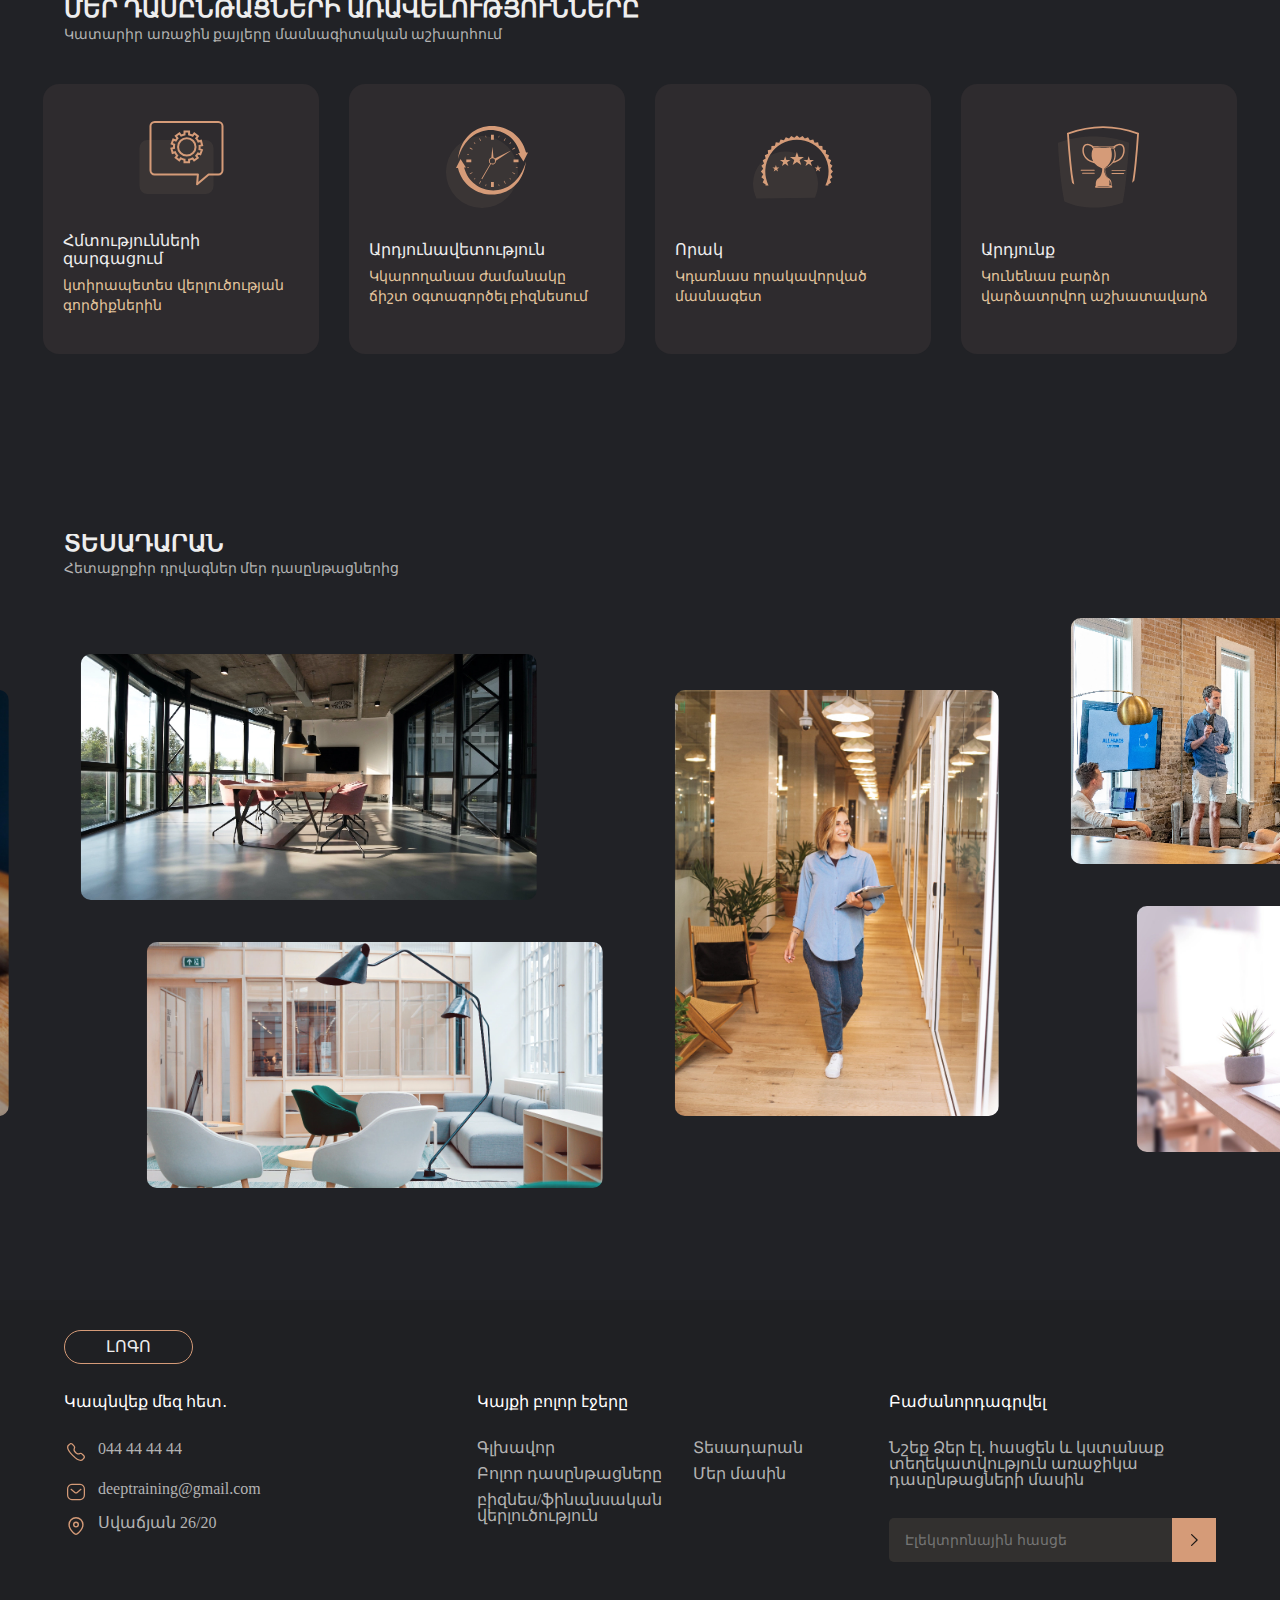
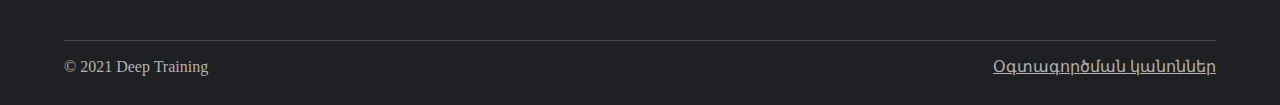
==== index.html @ d7ad22c2 "load_1" ====
<!doctype html>
<html lang="arm">
<head>
	<meta charset="UTF-8">
	<meta name="viewport"
		  content="width=device-width, user-scalable=no, initial-scale=1.0, maximum-scale=1.0, minimum-scale=1.0">
	<meta http-equiv="X-UA-Compatible" content="ie=edge">
	<link rel="stylesheet" href="css/style.css">
	<title>Deep training</title>
</head>
<body>

<header class="header">

</header>

<section class="advantages">
	<div class="container">
		<h4 class="advantages_title">ՄԵՐ ԴԱՍԸՆԹԱՑՆԵՐԻ ԱՌԱՎԵԼՈՒԹՅՈՒՆՆԵՐԸ</h4>
		<h5 class="advantages_subtitle">Կատարիր առաջին քայլերը մասնագիտական աշխարհում</h5>
		<div class="advantages__items">
			<div class="advantages__items-content">
				<div class="_items-content-box">
					<div class="-content-box__img">
						<img src="./images/advantages/1.svg" alt="icon">
					</div>
					<div class="-content-box__content">
						<h5>Հմտությունների զարգացում</h5>
						<h6>կտիրապետես վերլուծության գործիքներին</h6>
					</div>
				</div>
				<div class="_items-content-box">
					<div class="-content-box__img">
						<img src="./images/advantages/2.svg" alt="icon">
					</div>
					<div class="-content-box__content">
						<h5>Արդյունավետություն</h5>
						<h6>Կկարողանաս ժամանակը ճիշտ օգտագործել բիզնեսում</h6>
					</div>
				</div>
				<div class="_items-content-box">
					<div class="-content-box__img">
						<img src="./images/advantages/3.svg" alt="icon">
					</div>
					<div class="-content-box__content">
						<h5>Որակ</h5>
						<h6>Կդառնաս որակավորված մասնագետ</h6>
					</div>
				</div>
				<div class="_items-content-box">
					<div class="-content-box__img">
						<img src="./images/advantages/4.svg" alt="icon">
					</div>
					<div class="-content-box__content">
						<h5>Արդյունք</h5>
						<h6>Կունենաս բարձր վարձատրվող աշխատավարձ</h6>
					</div>
				</div>
			</div>
		</div>
	</div>
</section>

<section class="photo_gallery">
	<div class="container">
		<h4 class="photo_gallery--title">ՏԵՍԱԴԱՐԱՆ</h4>
		<h5 class="photo_gallery--subtitle">Հետաքրքիր դրվագներ մեր դասընթացներից</h5>
		<div class="photo_gallery__items">
			<div class="photo_gallery__items--img">
				<img src="./images/gallery/1.png" alt="">
			</div>
			<div class="photo_gallery__items--img">
				<img src="./images/gallery/2.png" alt="">
			</div>
			<div class="photo_gallery__items--img">
				<img src="./images/gallery/3.png" alt="">
			</div>
			<div class="photo_gallery__items--img">
				<img src="./images/gallery/4.png" alt="">
			</div>
			<div class="photo_gallery__items--img">
				<img src="./images/gallery/5.png" alt="">
			</div>
			<div class="photo_gallery__items--img">
				<img src="./images/gallery/6.png" alt="">
			</div>
			<div class="photo_gallery__items--img">
				<img src="./images/gallery/7.png" alt="">
			</div>
			<div class="photo_gallery__items--img">
				<img src="./images/gallery/8.png" alt="">
			</div>
			<div class="photo_gallery__items--img">
				<img src="./images/gallery/9.png" alt="">
			</div>
		</div>
	</div>
</section>

<section class="reviews">

</section>

<footer class="footer">
	<div class="container">
		<a href="#" class="footer_btn">ԼՈԳՈ</a>
		<div class="footer_inner">
			<div class="footer_items">
				<h4 class="footer__items--name">Կապնվեք մեզ հետ․</h4>
				<div class="footer_items_content">
					<a class="footer__phone" href="tel:+37444444444">044 44 44 44</a>
					<a class="footer__mail" href="#">deeptraining@gmail.com</a>
					<a class="footer__address" href="#">Սվաճյան 26/20</a>
				</div>
			</div>
			<div class="footer_items">
				<h4 class="footer__items--name">Կայքի բոլոր էջերը</h4>
				<div class="footer_items_content footer_items_content__box ">
					<div class="_content-box">
						<a href="#">Գլխավոր</a>
						<a href="#">Բոլոր դասընթացները</a>
						<a href="#">բիզնես/ֆինանսական վերլուծություն</a>
					</div>
					<div class="_content-box">
						<a href="#">Տեսադարան</a>
						<a href="#">Մեր մասին</a>
					</div>
				</div>
			</div>
			<div class="footer_items">
				<h4 class="footer__items--name">Բաժանորդագրվել</h4>
				<div class="footer_items_content">
					<p>Նշեք Ձեր էլ. հասցեն և կստանաք տեղեկատվություն առաջիկա դասընթացների մասին</p>
					<div class="_content--email">
						<label for="email"></label>
						<input type="email" placeholder="Էլեկտրոնային հասցե" name="" id="email">
					</div>
				</div>
			</div>
		</div>
		<div class="footer__footer">
			<span>© 2021 Deep Training</span>
			<a href="#">Օգտագործման կանոններ</a>
		</div>
	</div>
</footer>

</body>
</html>
---- css/style.css ----
*, *::before, *::after {
  box-sizing: border-box;
}

html, body, div, span, applet, object, iframe,
h1, h2, h3, h4, h5, h6, p, blockquote, pre,
a, abbr, acronym, address, big, cite, code,
del, dfn, em, img, ins, kbd, q, s, samp,
small, strike, strong, sub, sup, tt, var,
b, u, i, center,
dl, dt, dd, ol, ul, li,
fieldset, form, label, legend,
table, caption, tbody, tfoot, thead, tr, th, td,
article, aside, canvas, details, embed,
figure, figcaption, footer, header, hgroup,
menu, nav, output, ruby, section, summary,
time, mark, audio, video {
  margin: 0;
  padding: 0;
  border: 0;
  font: inherit;
  vertical-align: baseline;
}

/* HTML5 display-role reset for older browsers */
article, aside, details, figcaption, figure,
footer, header, hgroup, menu, nav, section {
  display: block;
}

body {
  line-height: 1;
}

ol, ul {
  list-style: none;
}

blockquote, q {
  quotes: none;
}

blockquote:before, blockquote:after,
q:before, q:after {
  content: "";
}

blockquote:before, blockquote:after,
q:before, q:after {
  content: none;
}

table {
  border-collapse: collapse;
  border-spacing: 0;
}

body {
  background-color: #212226;
}

.container {
  max-width: 1200px;
  margin: 0 auto;
  padding: 0 24px;
}

.advantages {
  margin-bottom: 180px;
}

.advantages_title {
  color: #EEEEEE;
  text-transform: uppercase;
  font-size: 24px;
  font-weight: 700;
  line-height: 18px;
  margin-bottom: 8px;
}

.advantages_subtitle {
  color: #B3B3B3;
  font-size: 14px;
  line-height: 18px;
  margin-bottom: 40px;
}

.advantages__items-content {
  display: flex;
  justify-content: center;
  gap: 30px;
}

._items-content-box {
  padding: 30px 20px;
  min-width: 276px;
  width: 25%;
  border-radius: 16px;
  display: flex;
  background-color: #2E2B2E;
  backdrop-filter: blur(10px);
  justify-content: center;
  align-content: center;
  align-items: center;
  flex-direction: column;
}

.-content-box__img {
  width: 88px;
  height: 88px;
  flex-shrink: 0;
  margin-bottom: 30px;
}
.-content-box__img img {
  width: 100%;
  height: 100%;
  object-fit: cover;
}

.-content-box__content h5 {
  font-size: 16px;
  line-height: 18px;
  color: #EEEEEE;
  margin-bottom: 8px;
}
.-content-box__content h6 {
  font-size: 14px;
  line-height: 20px;
  color: #E5C69E;
  margin-bottom: 8px;
}

.photo_gallery {
  overflow: hidden;
}

.photo_gallery--title {
  text-transform: uppercase;
  font-weight: 700;
  color: #EEEEEE;
  line-height: 18px;
  margin-bottom: 8px;
  font-size: 24px;
}

.photo_gallery--subtitle {
  color: #B3B3B3;
  line-height: 18px;
  margin-bottom: 40px;
  font-size: 14px;
}

.photo_gallery__items {
  display: grid;
  padding: 0 24px;
  grid-template-columns: repeat(44, 60px);
  grid-template-rows: repeat(18, 30px);
  grid-gap: 6px;
  transform: translateX(-35%);
  margin-bottom: 40px;
}

.photo_gallery__items--img {
  width: 100%;
  height: 100%;
  border-radius: 10px;
  transition: box-shadow 280ms ease-out;
}
.photo_gallery__items--img img {
  width: 100%;
  height: 100%;
  object-fit: cover;
  border-radius: inherit;
}

.photo_gallery__items--img:hover {
  box-shadow: 4px 6px 8px #D59B78;
}

.photo_gallery__items--img:first-child {
  grid-row: 3/span 12;
  grid-column: 1/span 5;
}

.photo_gallery__items--img:nth-child(2) {
  grid-row: 2/span 7;
  grid-column: 7/span 7;
}

.photo_gallery__items--img:nth-child(3) {
  grid-row: 3/span 12;
  grid-column: 16/span 5;
}

.photo_gallery__items--img:nth-child(4) {
  grid-row: 1/span 7;
  grid-column: 22/span 7;
}

.photo_gallery__items--img:nth-child(5) {
  grid-row: 2/span 12;
  grid-column: 31/span 5;
}

.photo_gallery__items--img:nth-child(6) {
  grid-row: 3/span 7;
  grid-column: 37/span 7;
}

.photo_gallery__items--img:nth-child(7) {
  grid-row: 10/span 7;
  grid-column: 8/span 7;
}

.photo_gallery__items--img:nth-child(8) {
  grid-row: 9/span 7;
  grid-column: 23/span 7;
}

.photo_gallery__items--img:nth-child(9) {
  grid-row: 12/span 7;
  grid-column: 38/span 7;
}

.footer {
  padding-top: 30px;
  background-color: #1F2023;
}

.footer_btn {
  display: inline-block;
  color: #EEEEEE;
  text-decoration: none;
  padding: 8px 41px;
  border: 1px solid #D59B78;
  border-radius: 20px;
  margin-bottom: 30px;
}

.footer_inner {
  display: flex;
  gap: 86px;
  padding-bottom: 54px;
  flex-wrap: wrap;
  margin-bottom: 18px;
  border-bottom: 1px solid rgba(179, 179, 179, 0.2509803922);
}

.footer_items {
  flex: 1;
  margin-bottom: 24px;
}
.footer_items a {
  text-decoration: none;
}

.footer__items--name {
  color: #FFFFFF;
  margin-bottom: 30px;
}

.footer_items_content a, p {
  color: #B3B3B3;
  display: block;
  transition: color 280ms ease-out;
}
.footer_items_content a:hover, p:hover {
  color: #E5C69E;
}

.footer_items_content p {
  margin-bottom: 30px;
}

.footer__phone {
  height: 24px;
  position: relative;
  font-size: 16px;
  line-height: 18px;
  padding-left: 34px;
  margin-bottom: 16px;
}
.footer__phone:before {
  content: "";
  position: absolute;
  background-image: url("../images/icons/phone.svg");
  background-repeat: no-repeat;
  width: 24px;
  height: 24px;
  z-index: 1;
  left: 0;
}

.footer__mail {
  position: relative;
  font-size: 16px;
  line-height: 18px;
  padding-left: 34px;
  margin-bottom: 16px;
}
.footer__mail:before {
  content: "";
  position: absolute;
  background-image: url("../images/icons/mail.svg");
  background-repeat: no-repeat;
  width: 24px;
  height: 24px;
  z-index: 1;
  left: 0;
}

.footer__address {
  position: relative;
  font-size: 16px;
  line-height: 18px;
  padding-left: 34px;
}
.footer__address:before {
  content: "";
  position: absolute;
  background-image: url("../images/icons/icon-location.svg");
  background-repeat: no-repeat;
  width: 24px;
  height: 24px;
  z-index: 1;
  left: 0;
}

.footer_items_content__box {
  display: flex;
  gap: 24px;
}

._content-box a {
  margin-bottom: 10px;
}

._content--email {
  position: relative;
}

._content--email input {
  width: 100%;
  min-height: 44px;
  line-height: 18px;
  border: none;
  outline: none;
  color: wheat;
  font-size: 14px;
  border-radius: 5px;
  padding: 12px 50px 12px 16px;
  background-color: rgba(229, 198, 158, 0.1019607843);
}

._content--email label {
  cursor: pointer;
  position: absolute;
  content: "";
  top: 0;
  right: 0;
  z-index: 1;
  width: 44px;
  min-height: 44px;
  background: #D59B78 url("../images/icons/icon-confirm.svg") no-repeat center;
}

.footer__footer {
  display: flex;
  justify-content: space-between;
  padding-bottom: 30px;
}
.footer__footer span {
  color: #B3B3B3;
}
.footer__footer a {
  color: #B3B3B3;
  display: inline-block;
  transition: color 280ms ease-out;
}
.footer__footer a:hover {
  color: #E5C69E;
}

@media screen and (max-width: 1200px) {
  .advantages__items-content {
    flex-wrap: wrap;
  }
}
@media screen and (max-width: 1024px) {
  .photo_gallery__items {
    transform: translate(0);
    overflow: scroll;
  }
}
@media screen and (max-width: 768px) {
  ._items-content-box {
    flex-direction: row;
  }
  .-content-box__img {
    width: 64px;
    height: 64px;
    margin-bottom: 0;
    margin-right: 12px;
  }
  ._items-content-box {
    min-width: 320px;
  }
}
@media screen and (max-width: 425px) {
  ._items-content-box {
    min-width: 314px;
    padding: 16px;
  }
}

/*# sourceMappingURL=style.css.map */
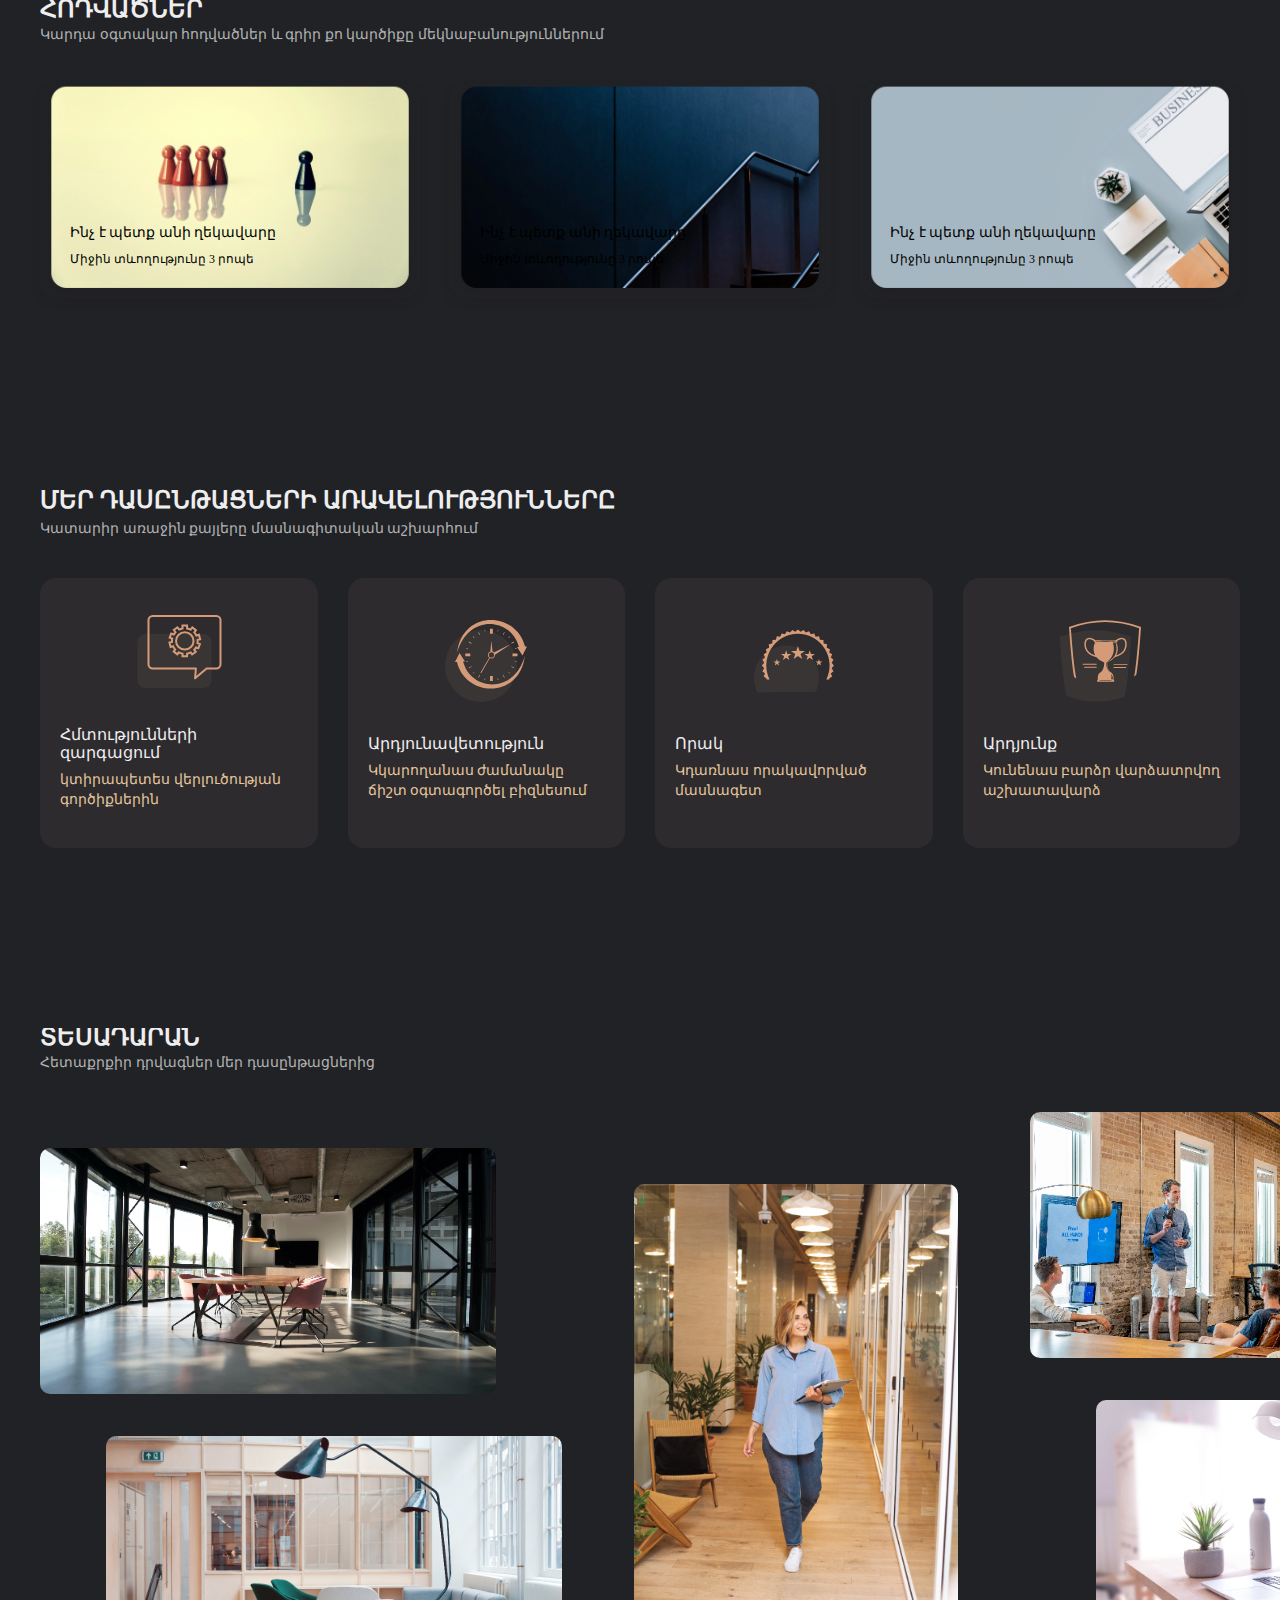
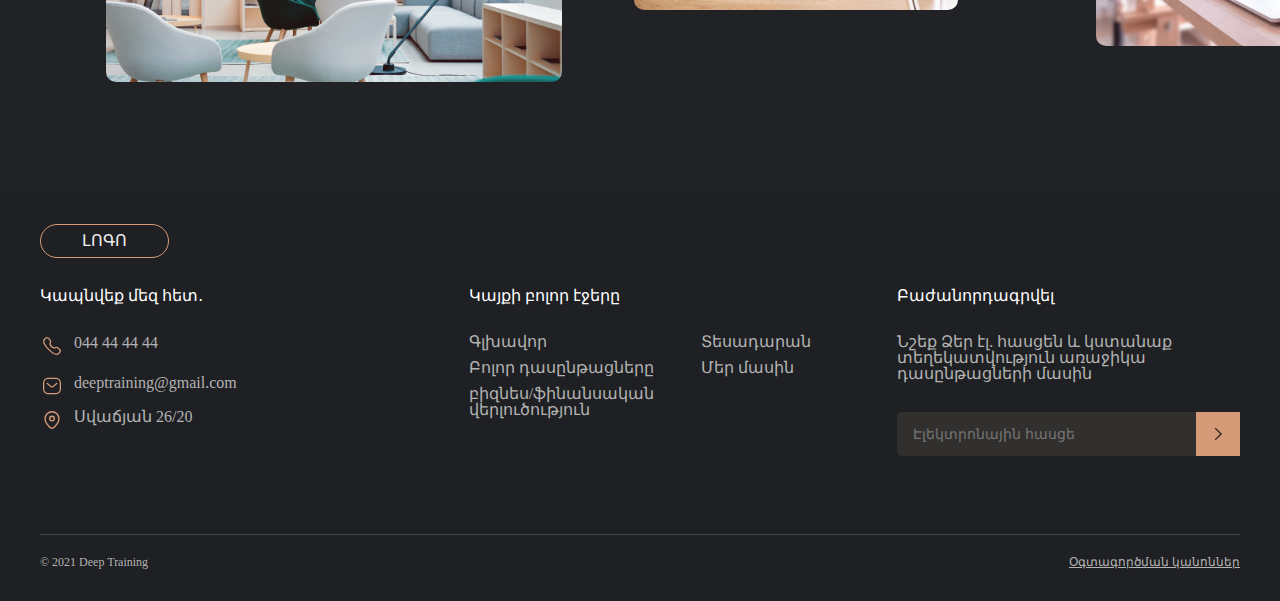
==== commit facf1c75: "load_2" ====
--- a/index.html
+++ b/index.html
@@ -13,6 +13,33 @@
 <header class="header">
 
 </header>
+
+<section class="articles">
+	<div class="container">
+		<h4 class="articles_title title">ՀՈԴՎԱԾՆԵՐ</h4>
+		<h5 class="articles_subtitle subtitle">Կարդա օգտակար հոդվածներ և գրիր քո կարծիքը մեկնաբանություններում</h5>
+		<div class="articles_inner">
+			<div class="articles_items">
+				<div class="articles_items-content">
+					<h5 class="articles_items-title">Ինչ է պետք անի ղեկավարը</h5>
+					<h6 class="articles_items-subtitle">Միջին տևողությունը 3 րոպե</h6>
+				</div>
+			</div>
+			<div class="articles_items">
+				<div class="articles_items-content">
+					<h5 class="articles_items-title">Ինչ է պետք անի ղեկավարը</h5>
+					<h6 class="articles_items-subtitle">Միջին տևողությունը 3 րոպե</h6>
+				</div>
+			</div>
+			<div class="articles_items">
+				<div class="articles_items-content">
+					<h5 class="articles_items-title">Ինչ է պետք անի ղեկավարը</h5>
+					<h6 class="articles_items-subtitle">Միջին տևողությունը 3 րոպե</h6>
+				</div>
+			</div>
+		</div>
+	</div>
+</section>
 
 <section class="advantages">
 	<div class="container">
--- a/css/style.css
+++ b/css/style.css
@@ -60,9 +60,87 @@
 }
 
 .container {
-  max-width: 1200px;
+  max-width: 1248px;
   margin: 0 auto;
   padding: 0 24px;
+}
+
+.title {
+  text-transform: uppercase;
+  font-size: 24px;
+  line-height: 18px;
+  font-weight: 700;
+  color: #EEEEEE;
+}
+
+.subtitle {
+  font-size: 14px;
+  line-height: 18px;
+  font-weight: 400;
+  color: #B3B3B3;
+}
+
+.articles {
+  margin-bottom: 180px;
+}
+
+.articles_title {
+  margin-bottom: 8px;
+}
+
+.articles_subtitle {
+  margin-bottom: 40px;
+}
+
+.articles_inner {
+  display: flex;
+  justify-content: center;
+  gap: 30px;
+}
+
+.articles_items {
+  display: flex;
+  align-items: end;
+  width: 380px;
+  height: 214px;
+  min-width: 326px;
+  min-height: 184px;
+  padding: 30px;
+  border-radius: 16px;
+  box-shadow: 0 4px 8px rgba(32, 27, 24, 0.2509803922);
+  margin-bottom: 10px;
+}
+
+.articles_items:first-child {
+  background-image: url("../images/article/1@2x.png");
+  background-repeat: no-repeat;
+  background-position: center center;
+  background-size: cover;
+}
+
+.articles_items:nth-child(2) {
+  background-image: url("../images/article/2@2x.png");
+  background-repeat: no-repeat;
+  background-position: center center;
+  background-size: cover;
+}
+
+.articles_items:nth-child(3) {
+  background-image: url("../images/article/3@2x.png");
+  background-repeat: no-repeat;
+  background-position: center center;
+  background-size: cover;
+}
+
+.articles_items-title {
+  font-size: 14px;
+  line-height: 18px;
+  margin-bottom: 8px;
+}
+
+.articles_items-subtitle {
+  font-size: 12px;
+  line-height: 18px;
 }
 
 .advantages {
@@ -74,7 +152,6 @@
   text-transform: uppercase;
   font-size: 24px;
   font-weight: 700;
-  line-height: 18px;
   margin-bottom: 8px;
 }
 
@@ -370,9 +447,13 @@
   padding-bottom: 30px;
 }
 .footer__footer span {
+  font-size: 12px;
+  line-height: 18px;
   color: #B3B3B3;
 }
 .footer__footer a {
+  font-size: 12px;
+  line-height: 18px;
   color: #B3B3B3;
   display: inline-block;
   transition: color 280ms ease-out;
@@ -384,6 +465,15 @@
 @media screen and (max-width: 1200px) {
   .advantages__items-content {
     flex-wrap: wrap;
+  }
+  .advantages {
+    margin-bottom: 110px;
+  }
+  .articles_inner {
+    flex-wrap: wrap;
+  }
+  .articles {
+    margin-bottom: 110px;
   }
 }
 @media screen and (max-width: 1024px) {
@@ -405,6 +495,12 @@
   ._items-content-box {
     min-width: 320px;
   }
+  .advantages {
+    margin-bottom: 60px;
+  }
+  .articles {
+    margin-bottom: 60px;
+  }
 }
 @media screen and (max-width: 425px) {
   ._items-content-box {
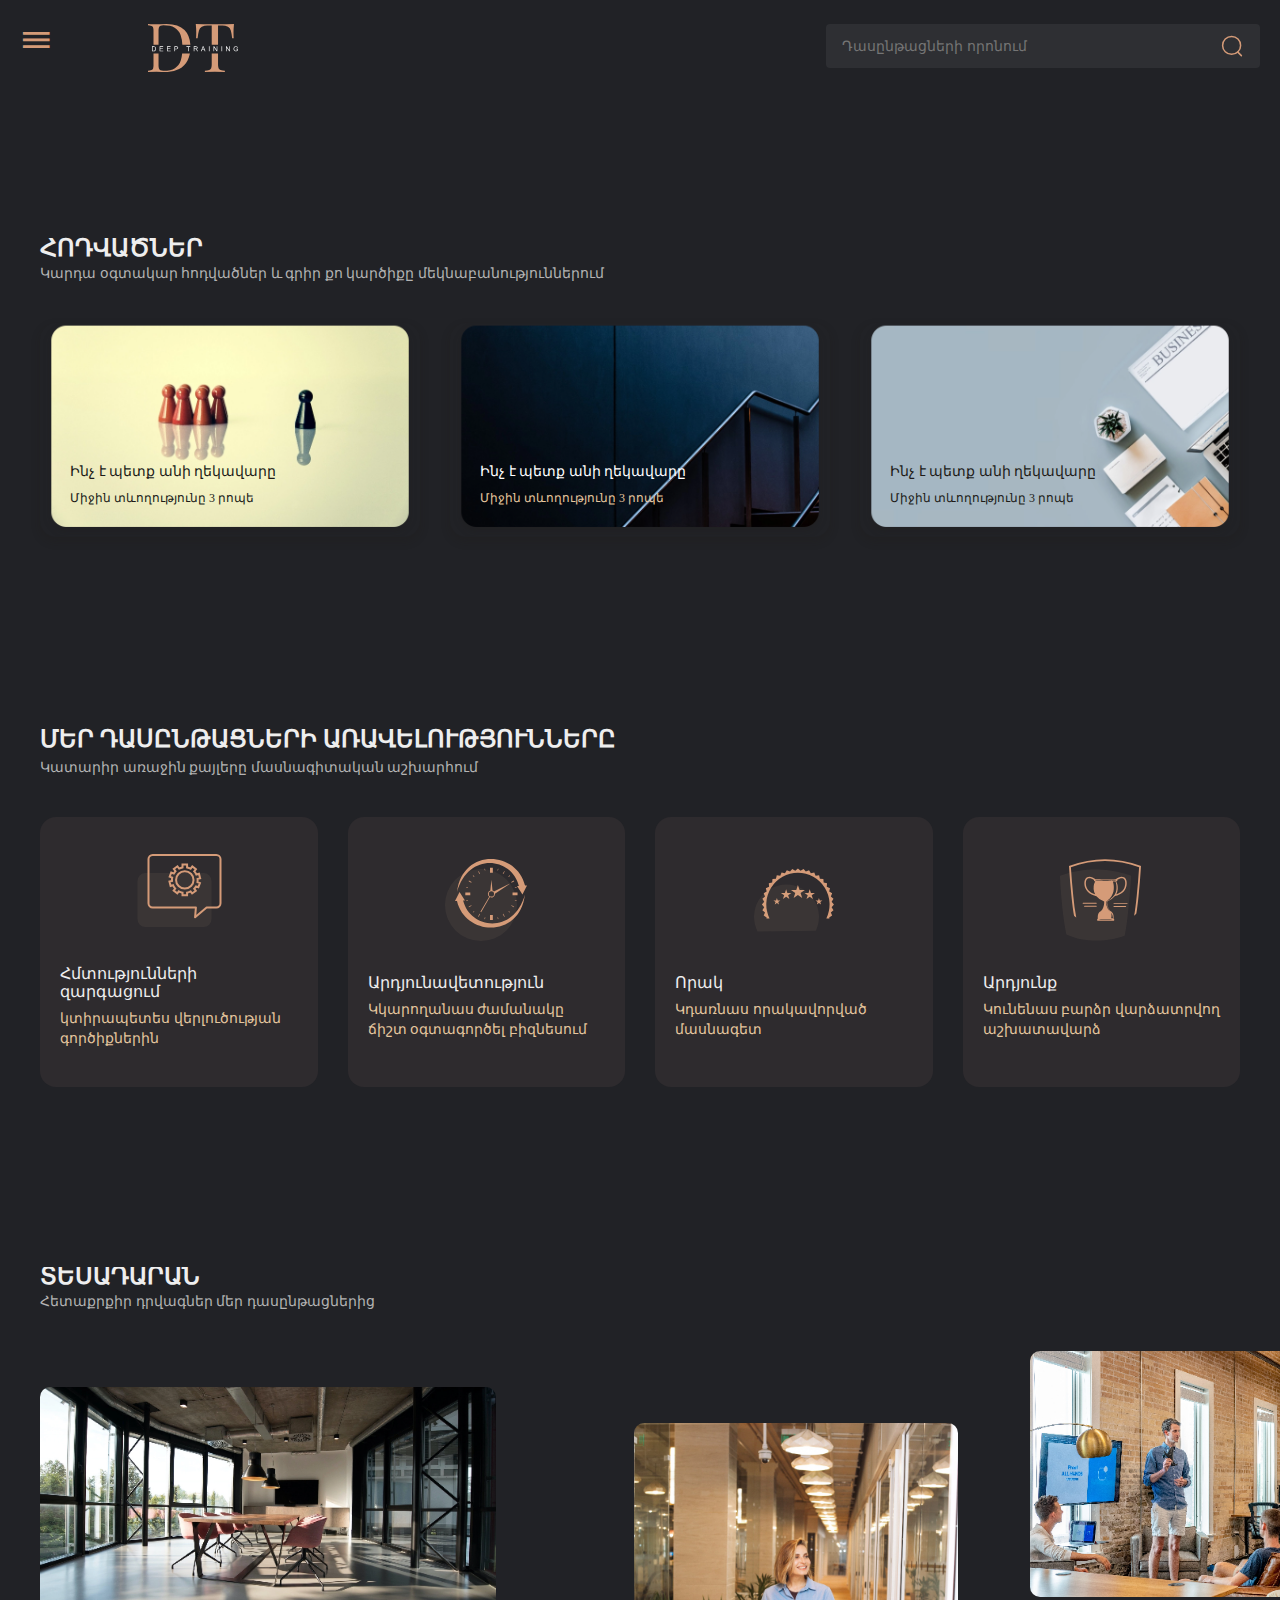
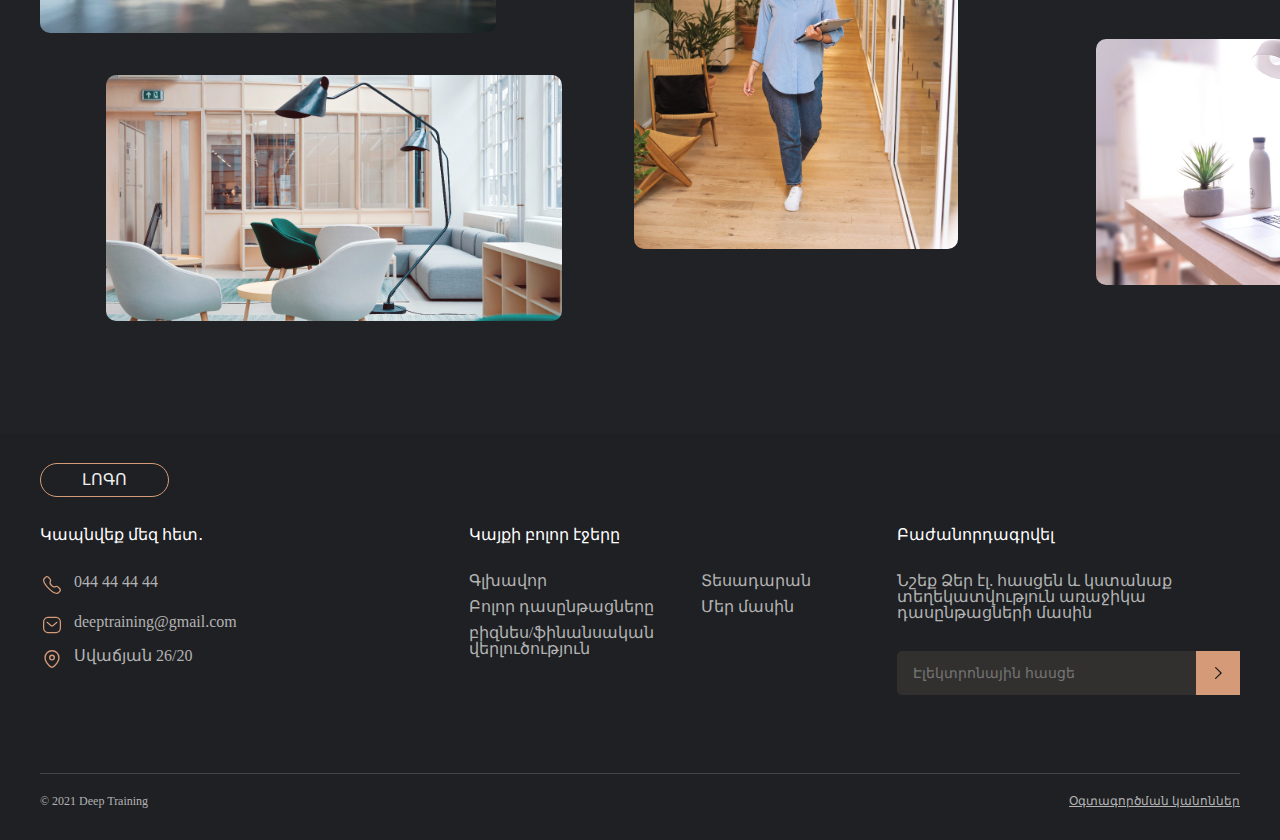
==== commit 4db0aa4e: "load_5" ====
--- a/index.html
+++ b/index.html
@@ -6,12 +6,45 @@
 		  content="width=device-width, user-scalable=no, initial-scale=1.0, maximum-scale=1.0, minimum-scale=1.0">
 	<meta http-equiv="X-UA-Compatible" content="ie=edge">
 	<link rel="stylesheet" href="css/style.css">
+	<link rel="stylesheet" href="resurses/icomoon-v1.0/style.css">
 	<title>Deep training</title>
 </head>
 <body>
 
 <header class="header">
-
+	<div class="header_container">
+	<div class="header_inner">
+		<div class="header_menu">
+			<a onclick="toggleSideBarClassName()" class="open_btn icon-dehaze"></a>
+			<nav id="myNav" class="header_nav">
+				<a onclick="toggleSideBarClassName()" class="cross_btn icon-clear"></a>
+				<ul class="header_nav_list">
+					<li>
+						<a class="header_nav_list-link" href="#">Գլխավոր</a>
+						<a class="header_nav_list-link" href="#">Բոլոր դասընթացները</a>
+						<a class="header_nav_list-link" href="#">Բիզնես/ֆինանսական վերլուծություն</a>
+						<a class="header_nav_list-link" href="#">Տեսադարան</a>
+						<a class="header_nav_list-link" href="#">Մեր մասին</a>
+					</li>
+				</ul>
+				<div class="header_nav_social">
+					<i class="icon-facebook"><a href="#"></a></i>
+					<i class="icon-twitter"><a href="#"></a></i>
+					<i class="icon-linkedin2"><a href="#"></a></i>
+				</div>
+			</nav>
+		</div>
+		<div class="header_logo">
+			<img src="./images/icons/logo.svg" alt="logo">
+		</div>
+		<div class="header_search">
+			<label>
+				<input type="search" placeholder="Դասընթացների որոնում" name="" id="">
+				<img src="./images/icons/search.svg" alt="search">
+			</label>
+		</div>
+	</div>
+	</div>
 </header>
 
 <section class="articles">
@@ -172,5 +205,6 @@
 	</div>
 </footer>
 
+<script src="./js/main.js"></script>
 </body>
 </html>--- a/css/style.css
+++ b/css/style.css
@@ -80,6 +80,148 @@
   color: #B3B3B3;
 }
 
+.header {
+  margin-bottom: 140px;
+  color: #B3B3B3;
+  position: relative;
+}
+
+.header_container {
+  max-width: 1832px;
+  margin: 0 auto;
+  padding: 0 20px;
+}
+
+.header_inner {
+  padding: 24px 0;
+  display: flex;
+  align-items: flex-start;
+  gap: 96px;
+}
+
+.header_menu {
+  display: inline-block;
+}
+
+.header_logo {
+  min-width: 90px;
+  min-height: 40px;
+}
+.header_logo img {
+  width: 100%;
+  height: 100%;
+  object-fit: cover;
+}
+
+.header_search {
+  margin-left: auto;
+}
+
+.open_btn {
+  width: 32px;
+  height: 32px;
+  font-size: 32px;
+  color: #D59B78;
+  cursor: pointer;
+}
+
+.cross_btn {
+  margin-right: auto;
+  width: 32px;
+  height: 32px;
+  font-size: 32px;
+  color: #D59B78;
+  margin-bottom: 30px;
+  cursor: pointer;
+}
+
+.header_search {
+  position: relative;
+}
+.header_search label input {
+  border-radius: 4px;
+  font-size: 14px;
+  line-height: 18px;
+  width: 434px;
+  padding: 0 40px 0 16px;
+  height: 44px;
+  color: #B3B3B3;
+  border: none;
+  outline: none;
+  background-color: #2E2F33;
+}
+.header_search label img {
+  width: 24px;
+  height: 24px;
+  object-fit: cover;
+  position: absolute;
+  right: 16px;
+  top: 50%;
+  transform: translateY(-50%);
+}
+
+.header_nav {
+  position: absolute;
+  width: 325px;
+  height: 100vh;
+  display: flex;
+  top: 0;
+  right: 100%;
+  z-index: 1000;
+  flex-direction: column;
+  justify-content: center;
+  align-items: center;
+  padding: 24px 30px 30px 44px;
+  background-color: #2E2F33;
+  transition: transform 280ms ease-out;
+}
+.header_nav:after {
+  content: "";
+  position: absolute;
+  left: 0;
+  top: 0;
+  display: inline-block;
+  width: 20px;
+  height: 100vh;
+  background-color: rgba(46, 47, 51, 0.5);
+}
+
+.menu__active {
+  transform: translateX(100%);
+}
+
+.header_nav_list li {
+  list-style: none;
+}
+
+.header_nav_list-link {
+  display: block;
+  text-decoration: none;
+  color: #B3B3B3;
+  font-size: 14px;
+  margin-bottom: 30px;
+  transition: color 280ms ease-out;
+}
+.header_nav_list-link:hover {
+  color: #E5C69E;
+}
+
+.header_nav_social {
+  display: flex;
+  gap: 30px;
+  margin-top: auto;
+}
+.header_nav_social i {
+  width: 24px;
+  height: 24px;
+  font-size: 24px;
+  color: #D59B78;
+}
+.header_nav_social a {
+  text-decoration: none;
+  display: inline-block;
+}
+
 .articles {
   margin-bottom: 180px;
 }
@@ -124,6 +266,12 @@
   background-position: center center;
   background-size: cover;
 }
+.articles_items:nth-child(2) .articles_items-title {
+  color: #FFFFFF;
+}
+.articles_items:nth-child(2) .articles_items-subtitle {
+  color: #E5C69E;
+}
 
 .articles_items:nth-child(3) {
   background-image: url("../images/article/3@2x.png");
@@ -136,11 +284,13 @@
   font-size: 14px;
   line-height: 18px;
   margin-bottom: 8px;
+  color: #201B18;
 }
 
 .articles_items-subtitle {
   font-size: 12px;
   line-height: 18px;
+  color: #201B18;
 }
 
 .advantages {
--- a/resurses/icomoon-v1.0/style.css
+++ b/resurses/icomoon-v1.0/style.css
@@ -0,0 +1,42 @@
+@font-face {
+  font-family: 'icomoon';
+  src:  url('fonts/icomoon.eot?wlsy0i');
+  src:  url('fonts/icomoon.eot?wlsy0i#iefix') format('embedded-opentype'),
+    url('fonts/icomoon.ttf?wlsy0i') format('truetype'),
+    url('fonts/icomoon.woff?wlsy0i') format('woff'),
+    url('fonts/icomoon.svg?wlsy0i#icomoon') format('svg');
+  font-weight: normal;
+  font-style: normal;
+  font-display: block;
+}
+
+[class^="icon-"], [class*=" icon-"] {
+  /* use !important to prevent issues with browser extensions that change fonts */
+  font-family: 'icomoon' !important;
+  speak: never;
+  font-style: normal;
+  font-weight: normal;
+  font-variant: normal;
+  text-transform: none;
+  line-height: 1;
+
+  /* Better Font Rendering =========== */
+  -webkit-font-smoothing: antialiased;
+  -moz-osx-font-smoothing: grayscale;
+}
+
+.icon-clear:before {
+  content: "\e901";
+}
+.icon-dehaze:before {
+  content: "\e900";
+}
+.icon-facebook:before {
+  content: "\ea90";
+}
+.icon-twitter:before {
+  content: "\ea96";
+}
+.icon-linkedin2:before {
+  content: "\eaca";
+}
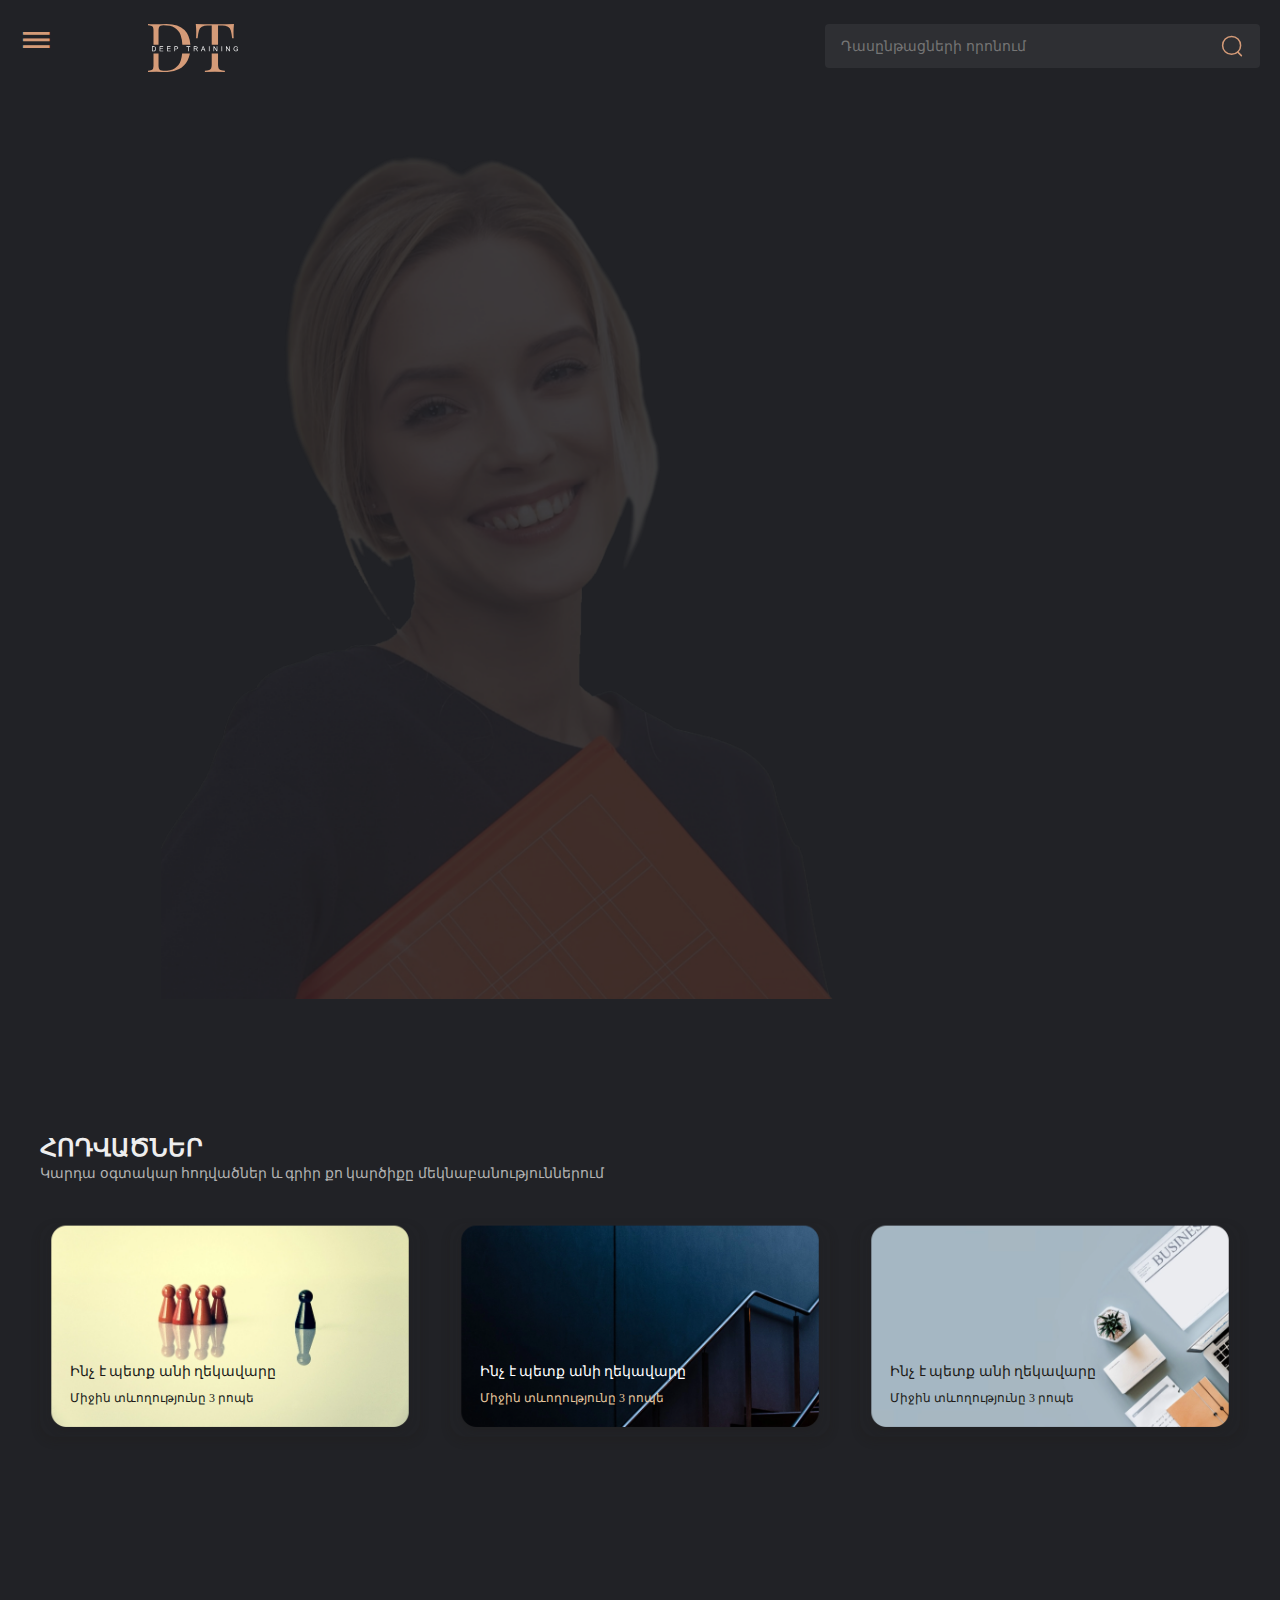
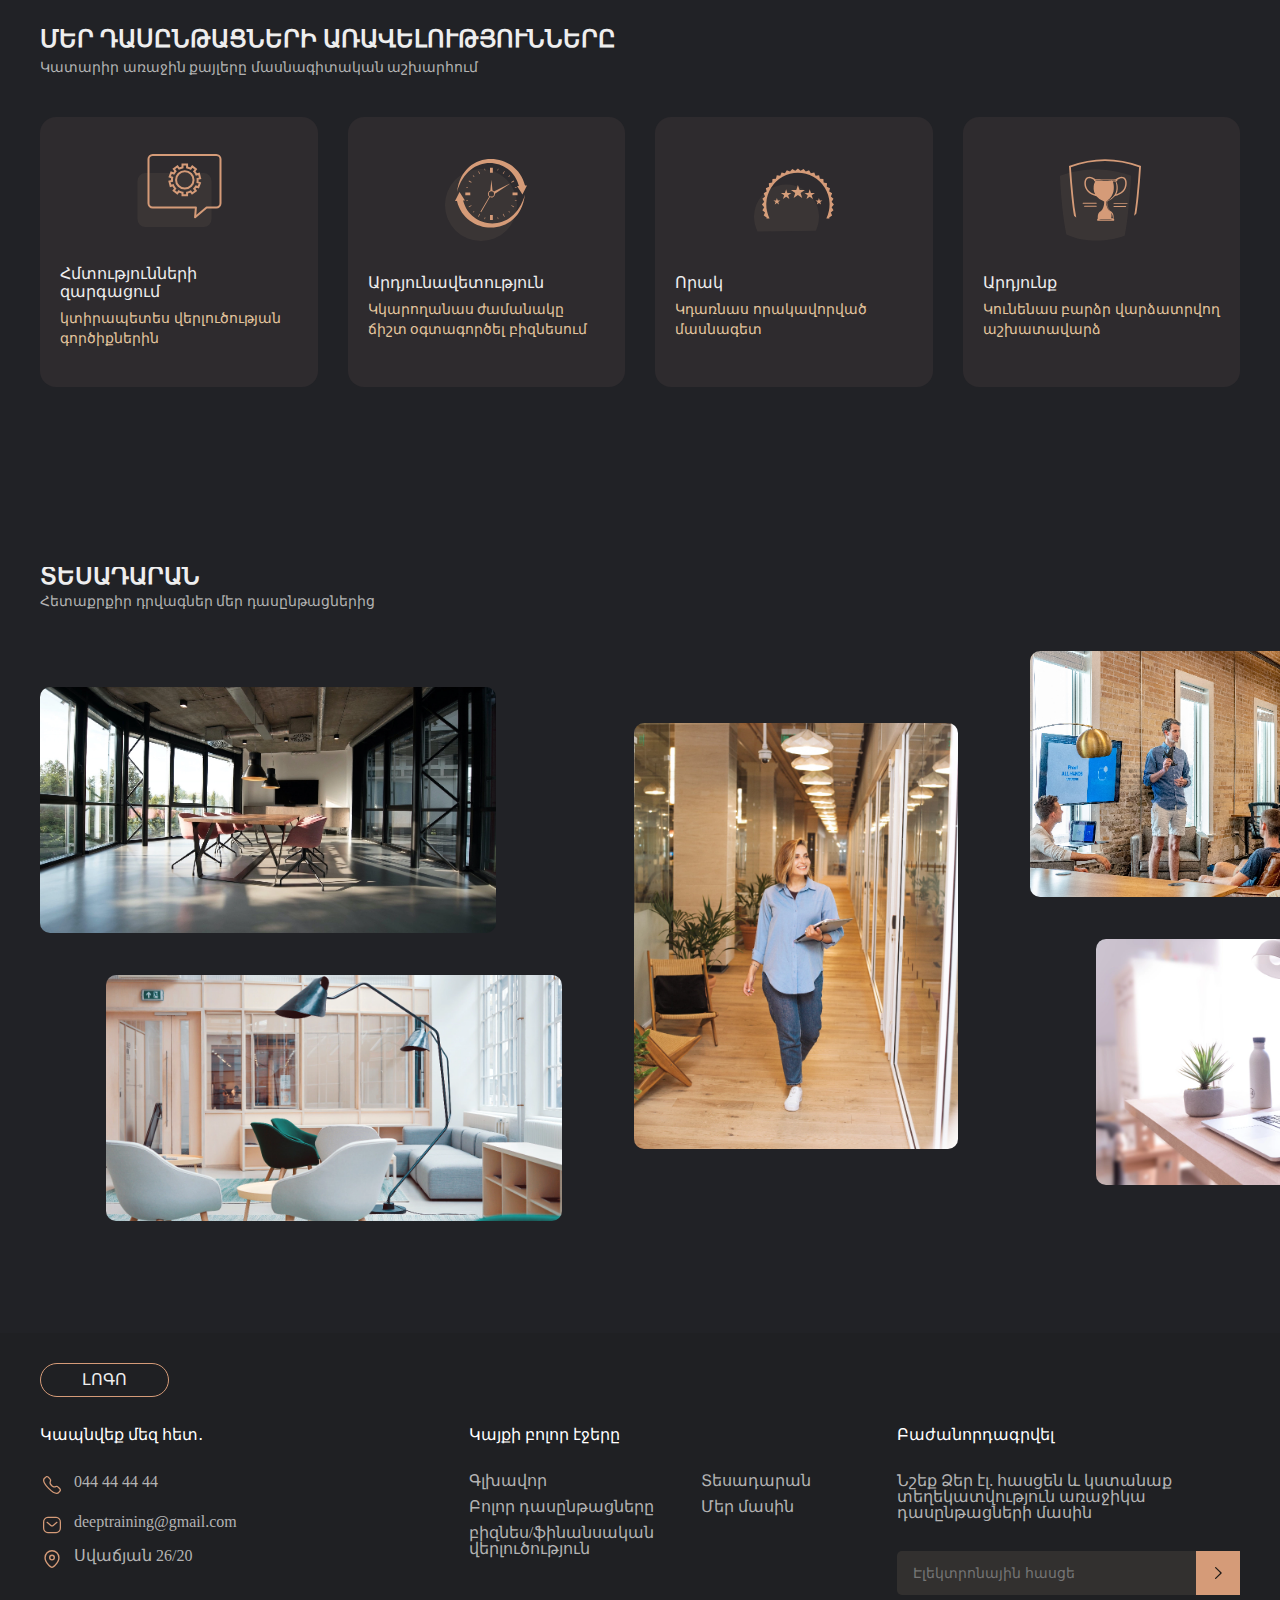
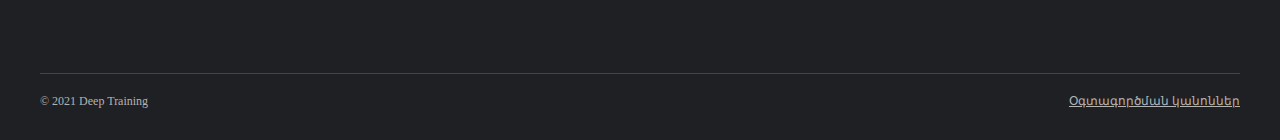
==== commit b7a56761: "load_7" ====
--- a/index.html
+++ b/index.html
@@ -45,6 +45,9 @@
 		</div>
 	</div>
 	</div>
+	<div class="intro">
+
+	</div>
 </header>
 
 <section class="articles">
--- a/css/style.css
+++ b/css/style.css
@@ -142,7 +142,7 @@
   border-radius: 4px;
   font-size: 14px;
   line-height: 18px;
-  width: 434px;
+  width: 435px;
   padding: 0 40px 0 16px;
   height: 44px;
   color: #B3B3B3;
@@ -220,6 +220,15 @@
 .header_nav_social a {
   text-decoration: none;
   display: inline-block;
+}
+
+/*Intro*/
+.intro {
+  height: 100vh;
+  background-image: url("../images/bg_img/Mask Group 4@2x.png");
+  background-repeat: no-repeat;
+  background-position: 30% center;
+  background-size: contain;
 }
 
 .articles {
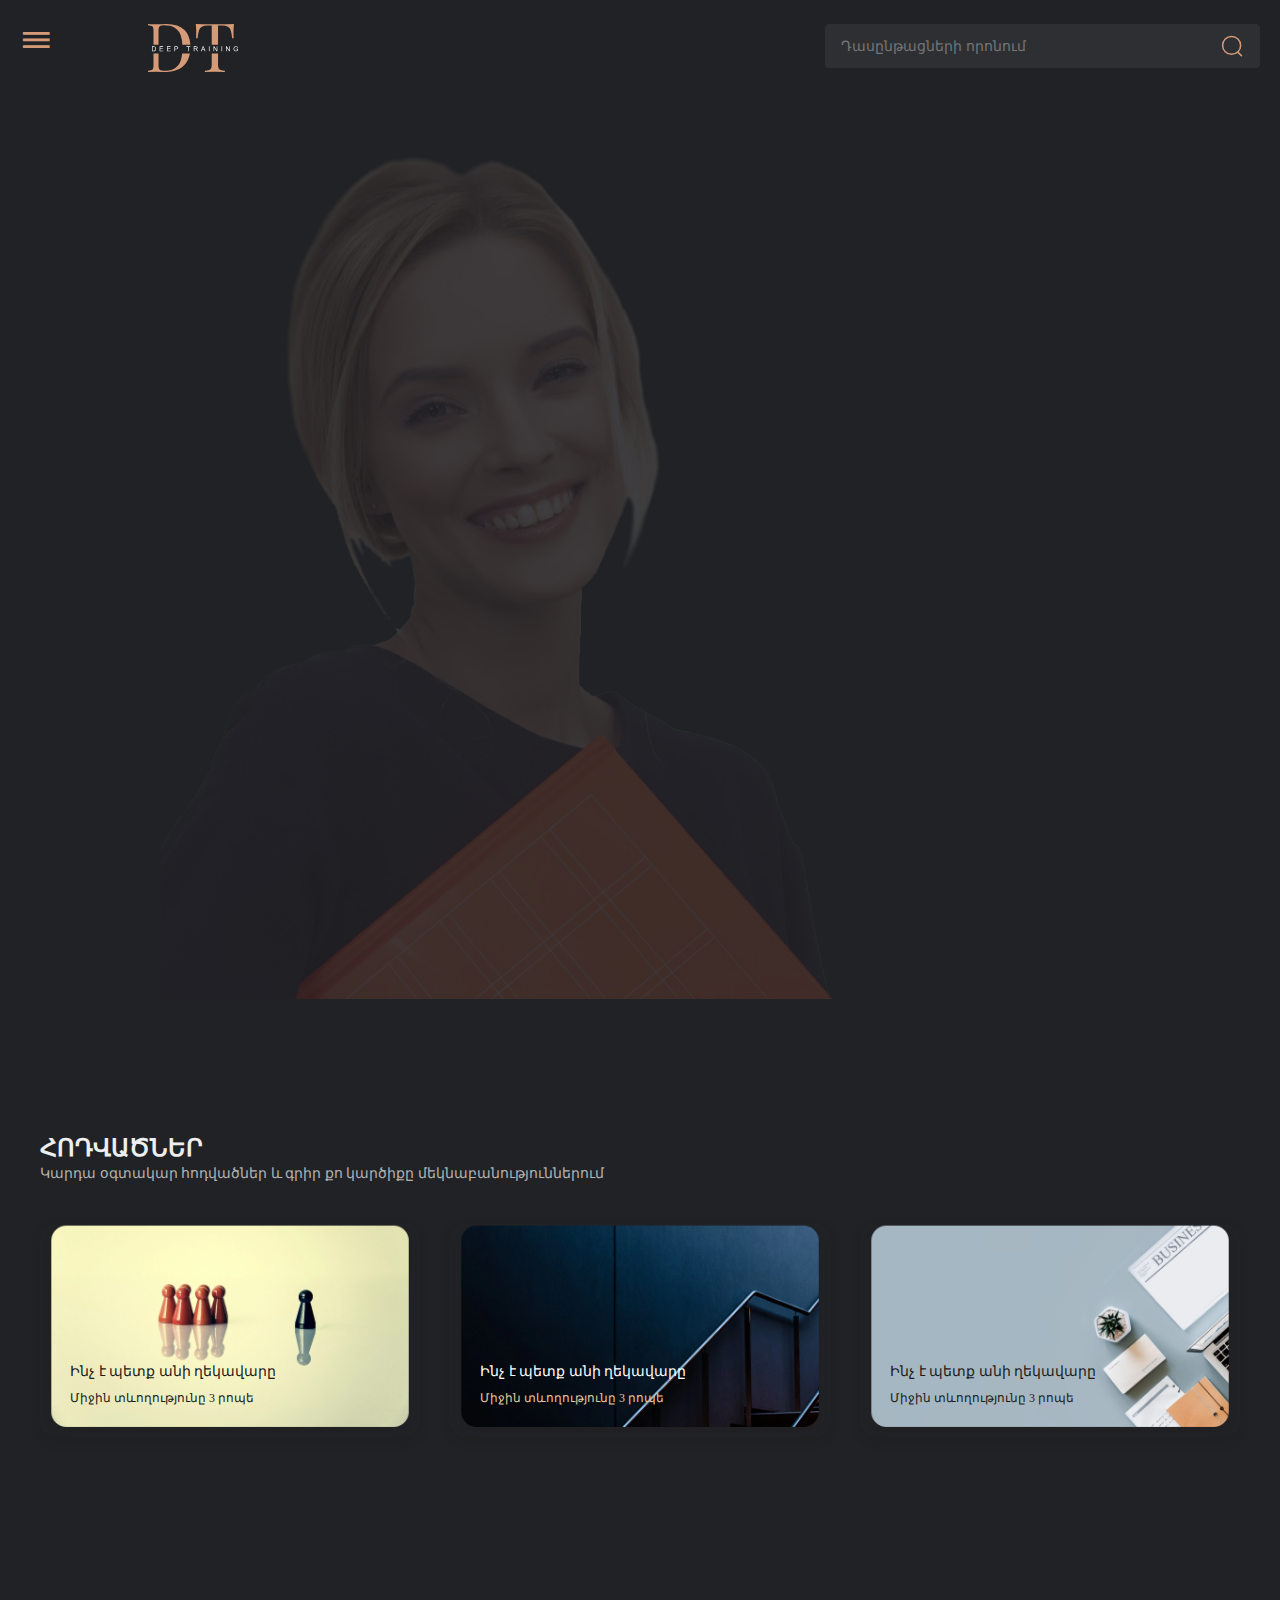
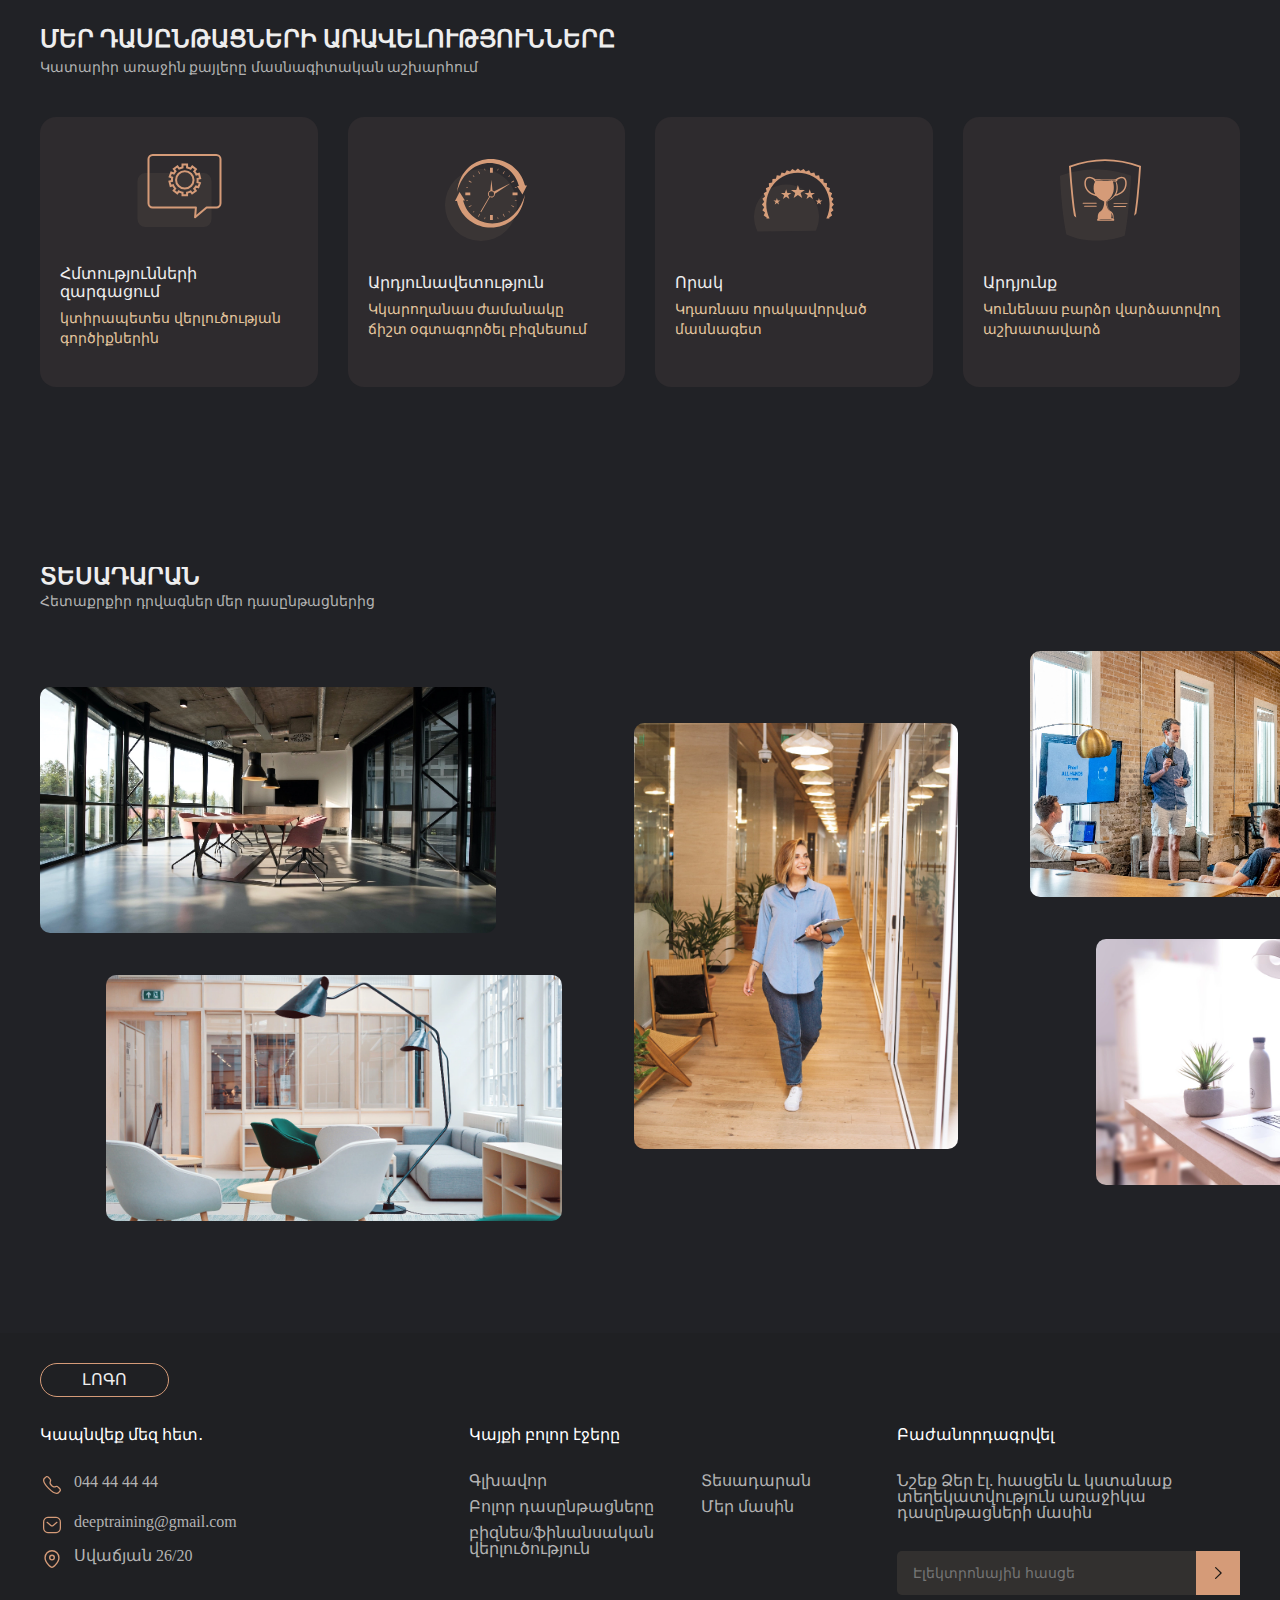
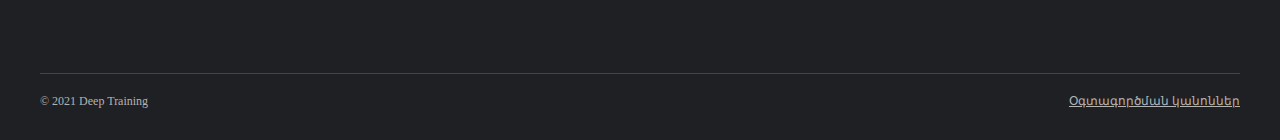
==== commit 9ee8ee76: "load_9" ====
--- a/index.html
+++ b/index.html
@@ -18,6 +18,10 @@
 			<a onclick="toggleSideBarClassName()" class="open_btn icon-dehaze"></a>
 			<nav id="myNav" class="header_nav">
 				<a onclick="toggleSideBarClassName()" class="cross_btn icon-clear"></a>
+				<div class="header_logo">
+					<span>Գլխավոր</span>
+					<img src="./images/icons/logo.svg" alt="logo">
+				</div>
 				<ul class="header_nav_list">
 					<li>
 						<a class="header_nav_list-link" href="#">Գլխավոր</a>
@@ -35,6 +39,7 @@
 			</nav>
 		</div>
 		<div class="header_logo">
+			<span>Գլխավոր</span>
 			<img src="./images/icons/logo.svg" alt="logo">
 		</div>
 		<div class="header_search">
--- a/css/style.css
+++ b/css/style.css
@@ -97,6 +97,7 @@
   display: flex;
   align-items: flex-start;
   gap: 96px;
+  flex-wrap: wrap;
 }
 
 .header_menu {
@@ -106,15 +107,14 @@
 .header_logo {
   min-width: 90px;
   min-height: 40px;
+}
+.header_logo span {
+  display: none;
 }
 .header_logo img {
   width: 100%;
   height: 100%;
   object-fit: cover;
-}
-
-.header_search {
-  margin-left: auto;
 }
 
 .open_btn {
@@ -136,6 +136,7 @@
 }
 
 .header_search {
+  margin-left: auto;
   position: relative;
 }
 .header_search label input {
@@ -225,7 +226,7 @@
 /*Intro*/
 .intro {
   height: 100vh;
-  background-image: url("../images/bg_img/Mask Group 4@2x.png");
+  background-image: url("../images/bg_img/Mask Group 4.png");
   background-repeat: no-repeat;
   background-position: 30% center;
   background-size: contain;
@@ -640,6 +641,9 @@
     transform: translate(0);
     overflow: scroll;
   }
+  .header_inner {
+    gap: 40px;
+  }
 }
 @media screen and (max-width: 768px) {
   ._items-content-box {
@@ -660,12 +664,39 @@
   .articles {
     margin-bottom: 60px;
   }
+  .header_inner {
+    gap: 20px;
+  }
+  .header_container {
+    padding: 0 24px;
+  }
+  .header_search {
+    width: 50%;
+  }
+  .header_search label input {
+    width: 100%;
+  }
 }
 @media screen and (max-width: 425px) {
   ._items-content-box {
     min-width: 314px;
     padding: 16px;
   }
+  .header_inner {
+    gap: 0;
+  }
+  .header_logo {
+    margin: auto;
+  }
+  .header_logo span {
+    display: block;
+  }
+  .header_logo img {
+    display: none;
+  }
+  .header_search {
+    width: 100%;
+  }
 }
 
 /*# sourceMappingURL=style.css.map */
